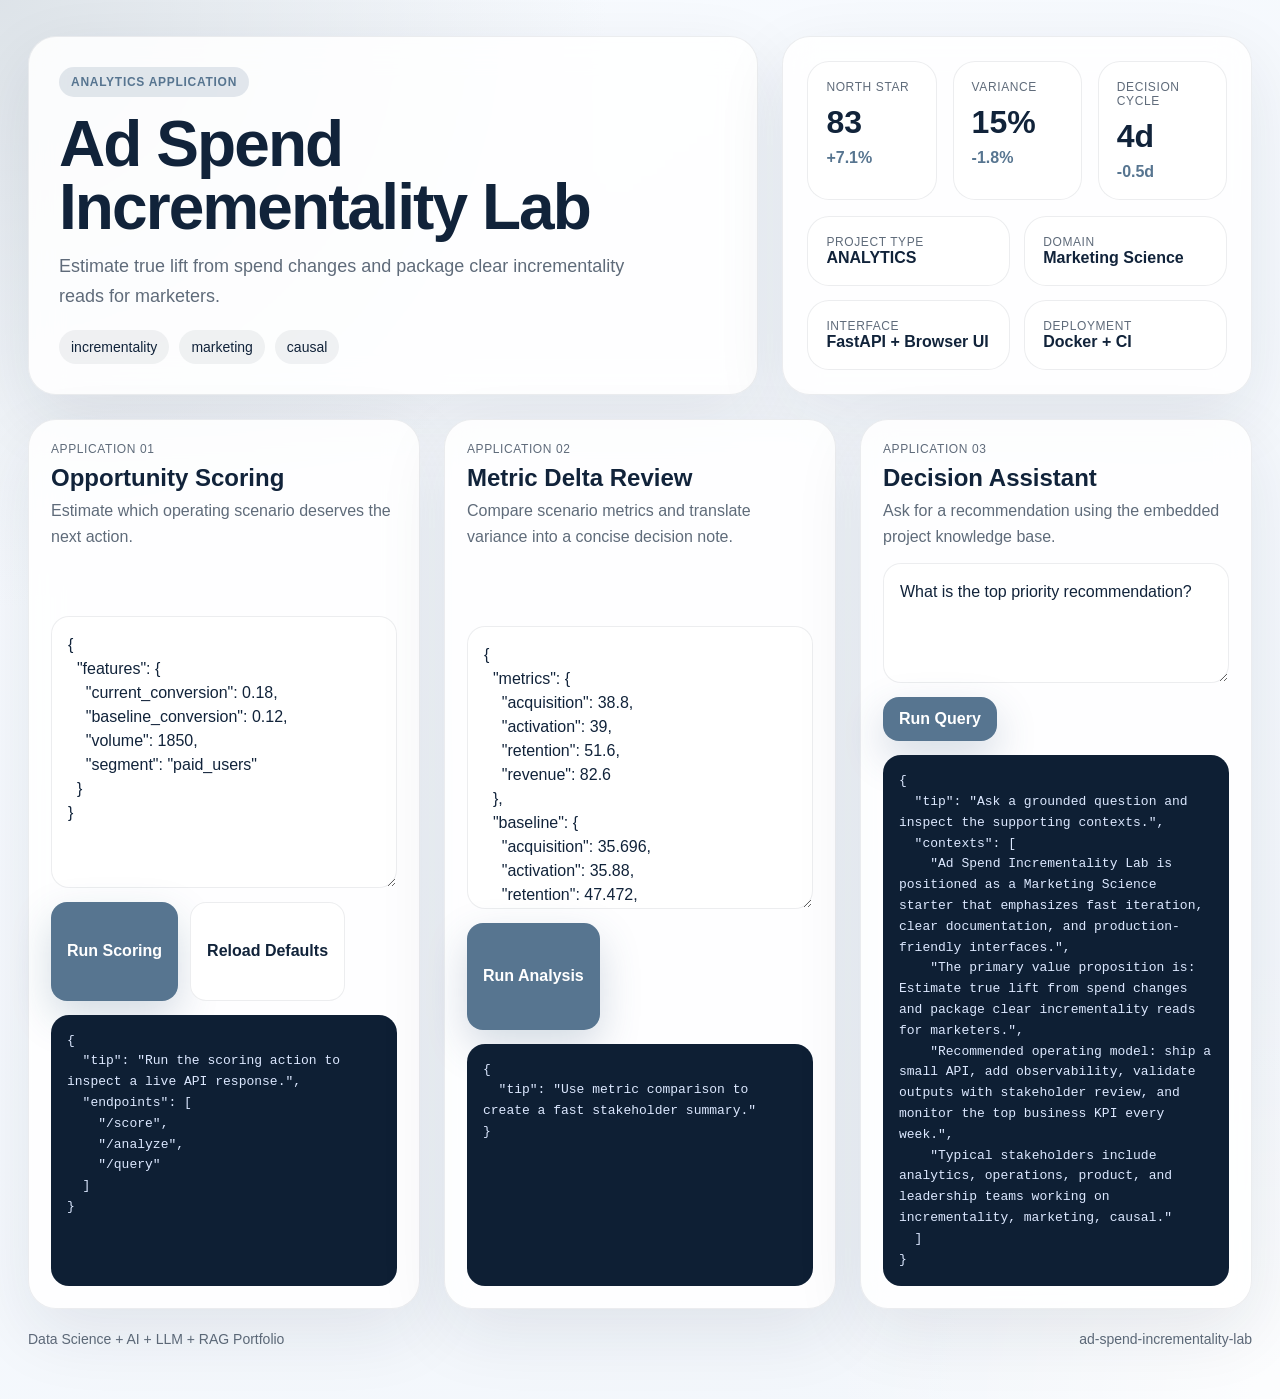
==== src/app/web/index.html @ 8fed22a5 "Publish production-ready portfolio project" ====
<!doctype html>
        <html lang="en">
        <head>
          <meta charset="utf-8">
          <meta name="viewport" content="width=device-width, initial-scale=1">
          <title>Ad Spend Incrementality Lab</title>
          <link rel="stylesheet" href="./styles.css">
          <style>:root { --accent: #577590; }</style>
        </head>
        <body>
          <div class="page">
            <section class="hero">
              <div class="panel hero-copy">
                <span class="eyebrow">Analytics Application</span>
                <h1 id="project-title">Ad Spend Incrementality Lab</h1>
                <p id="project-summary" class="lead">Estimate true lift from spend changes and package clear incrementality reads for marketers.</p>
                <ul id="project-tags" class="tag-list">
                  <li>incrementality</li><li>marketing</li><li>causal</li>
                </ul>
              </div>
              <div class="panel hero-side">
                <div class="metric-grid">
                  <article class='card'><span>North Star</span><strong>83</strong><em>+7.1%</em></article>
<article class='card'><span>Variance</span><strong>15%</strong><em>-1.8%</em></article>
<article class='card'><span>Decision Cycle</span><strong>4d</strong><em>-0.5d</em></article>
                </div>
                <div class="mini-grid">
                  <article class='mini-card'><span>Project Type</span><strong>ANALYTICS</strong></article><article class='mini-card'><span>Domain</span><strong>Marketing Science</strong></article><article class='mini-card'><span>Interface</span><strong>FastAPI + Browser UI</strong></article><article class='mini-card'><span>Deployment</span><strong>Docker + CI</strong></article>
                </div>
              </div>
            </section>
            <section class="app-grid">
              <article class="panel module">
                <div class="module-header">
                  <span>Application 01</span>
                  <h2>Opportunity Scoring</h2>
                  <p>Estimate which operating scenario deserves the next action.</p>
                </div>
                <textarea id="score-input"></textarea>
                <div class="button-row">
                  <button id="run-score">Run Scoring</button>
                  <button id="load-defaults" class="secondary" type="button">Reload Defaults</button>
                </div>
                <pre id="score-output"></pre>
              </article>
              <article class="panel module">
                <div class="module-header">
                  <span>Application 02</span>
                  <h2>Metric Delta Review</h2>
                  <p>Compare scenario metrics and translate variance into a concise decision note.</p>
                </div>
                <textarea id="analyze-input"></textarea>
                <div class="button-row">
                  <button id="run-analyze">Run Analysis</button>
                </div>
                <pre id="analyze-output"></pre>
              </article>
              <article class="panel module">
                <div class="module-header">
                  <span>Application 03</span>
                  <h2>Decision Assistant</h2>
                  <p>Ask for a recommendation using the embedded project knowledge base.</p>
                </div>
                <textarea id="query-input" class="query-input"></textarea>
                <div class="button-row">
                  <button id="run-query">Run Query</button>
                </div>
                <pre id="query-output"></pre>
              </article>
            </section>
            <footer class="footer">
              <span>Data Science + AI + LLM + RAG Portfolio</span>
              <span>ad-spend-incrementality-lab</span>
            </footer>
          </div>
          <script id="bootstrap-data" type="application/json">{"project": {"slug": "ad-spend-incrementality-lab", "title": "Ad Spend Incrementality Lab", "project_type": "analytics", "domain": "Marketing Science", "summary": "Estimate true lift from spend changes and package clear incrementality reads for marketers.", "tags": ["incrementality", "marketing", "causal"]}, "sample_features": {"current_conversion": 0.18, "baseline_conversion": 0.12, "volume": 1850, "segment": "paid_users"}, "sample_metrics": {"acquisition": 38.8, "activation": 39.0, "retention": 51.6, "revenue": 82.6}, "sample_query": "What is the top priority recommendation?", "knowledge_base": ["Ad Spend Incrementality Lab is positioned as a Marketing Science starter that emphasizes fast iteration, clear documentation, and production-friendly interfaces.", "The primary value proposition is: Estimate true lift from spend changes and package clear incrementality reads for marketers.", "Recommended operating model: ship a small API, add observability, validate outputs with stakeholder review, and monitor the top business KPI every week.", "Typical stakeholders include analytics, operations, product, and leadership teams working on incrementality, marketing, causal."], "dashboard_metrics": [{"label": "North Star", "value": "83", "delta": "+7.1%"}, {"label": "Variance", "value": "15%", "delta": "-1.8%"}, {"label": "Decision Cycle", "value": "4d", "delta": "-0.5d"}]}</script>
          <script src="./app.js"></script>
        </body>
        </html>
---- src/app/web/styles.css ----
:root {
  --accent: #3d5a80;
  --accent-soft: rgba(61, 90, 128, 0.14);
  --bg: #f2f6fb;
  --card: rgba(255, 255, 255, 0.86);
  --line: rgba(16, 32, 51, 0.08);
  --ink: #11233a;
  --muted: #5f6b7a;
  --success: #2a9d8f;
}
* { box-sizing: border-box; }
html, body { margin: 0; min-height: 100%; }
body {
  font-family: "Avenir Next", "Segoe UI", sans-serif;
  color: var(--ink);
  background:
    radial-gradient(circle at top left, color-mix(in srgb, var(--accent) 20%, white), transparent 32%),
    radial-gradient(circle at bottom right, rgba(255,255,255,0.82), transparent 24%),
    linear-gradient(145deg, #f8fbff, var(--bg));
}
.page {
  max-width: 1320px;
  margin: 0 auto;
  padding: 36px 28px 52px;
}
.hero {
  display: grid;
  grid-template-columns: 1.4fr 0.9fr;
  gap: 24px;
  margin-bottom: 24px;
}
.panel {
  background: var(--card);
  border: 1px solid var(--line);
  border-radius: 28px;
  box-shadow: 0 24px 70px rgba(17, 35, 58, 0.09);
  backdrop-filter: blur(16px);
}
.hero-copy {
  padding: 30px;
}
.eyebrow {
  display: inline-flex;
  align-items: center;
  gap: 8px;
  padding: 8px 12px;
  background: var(--accent-soft);
  color: var(--accent);
  border-radius: 999px;
  text-transform: uppercase;
  letter-spacing: 0.06em;
  font-size: 12px;
  font-weight: 700;
}
h1 {
  margin: 16px 0 14px;
  font-size: clamp(2.2rem, 5vw, 4rem);
  line-height: 0.98;
  letter-spacing: -0.03em;
}
.lead {
  font-size: 18px;
  line-height: 1.65;
  color: var(--muted);
  max-width: 60ch;
  margin: 0;
}
.tag-list {
  display: flex;
  flex-wrap: wrap;
  gap: 10px;
  list-style: none;
  margin: 18px 0 0;
  padding: 0;
}
.tag-list li {
  padding: 9px 12px;
  border-radius: 999px;
  background: rgba(17, 35, 58, 0.06);
  color: var(--ink);
  font-size: 14px;
}
.hero-side {
  padding: 24px;
  display: grid;
  gap: 16px;
  align-content: space-between;
}
.metric-grid {
  display: grid;
  grid-template-columns: repeat(3, minmax(0, 1fr));
  gap: 16px;
}
.metric-card,
.mini-card,
.card {
  background: white;
  border: 1px solid var(--line);
  border-radius: 22px;
  padding: 18px;
}
.metric-card span,
.card span,
.mini-card span,
.module-header span {
  display: block;
  color: var(--muted);
  text-transform: uppercase;
  letter-spacing: 0.05em;
  font-size: 12px;
}
.metric-card strong,
.card strong {
  display: block;
  font-size: 32px;
  margin-top: 10px;
}
.metric-card em,
.card em {
  display: inline-block;
  margin-top: 8px;
  font-style: normal;
  color: var(--accent);
  font-weight: 700;
}
.mini-grid {
  display: grid;
  grid-template-columns: repeat(2, minmax(0, 1fr));
  gap: 14px;
}
.app-grid {
  display: grid;
  grid-template-columns: repeat(3, minmax(0, 1fr));
  gap: 24px;
}
.module {
  padding: 22px;
  display: grid;
  gap: 14px;
}
.module-header h2 {
  margin: 8px 0 6px;
  font-size: 24px;
}
.module-header p {
  margin: 0;
  color: var(--muted);
  line-height: 1.6;
}
textarea, input, button {
  font: inherit;
}
textarea {
  width: 100%;
  min-height: 220px;
  resize: vertical;
  border: 1px solid var(--line);
  border-radius: 18px;
  padding: 16px;
  background: rgba(255,255,255,0.92);
  color: var(--ink);
  line-height: 1.5;
}
.query-input {
  min-height: 120px;
}
button {
  border: 0;
  border-radius: 16px;
  background: var(--accent);
  color: white;
  padding: 13px 16px;
  font-weight: 700;
  cursor: pointer;
  box-shadow: 0 16px 40px rgba(61, 90, 128, 0.22);
}
button.secondary {
  background: white;
  color: var(--ink);
  border: 1px solid var(--line);
  box-shadow: none;
}
.button-row {
  display: flex;
  gap: 12px;
  flex-wrap: wrap;
}
pre {
  margin: 0;
  white-space: pre-wrap;
  word-break: break-word;
  background: #0e1f34;
  color: #dce8ff;
  border-radius: 18px;
  padding: 16px;
  min-height: 180px;
  font-size: 13px;
  line-height: 1.6;
  overflow: auto;
}
.footer {
  display: flex;
  justify-content: space-between;
  margin-top: 22px;
  color: var(--muted);
  font-size: 14px;
}
@media (max-width: 1080px) {
  .hero, .app-grid { grid-template-columns: 1fr; }
  .metric-grid { grid-template-columns: 1fr; }
}
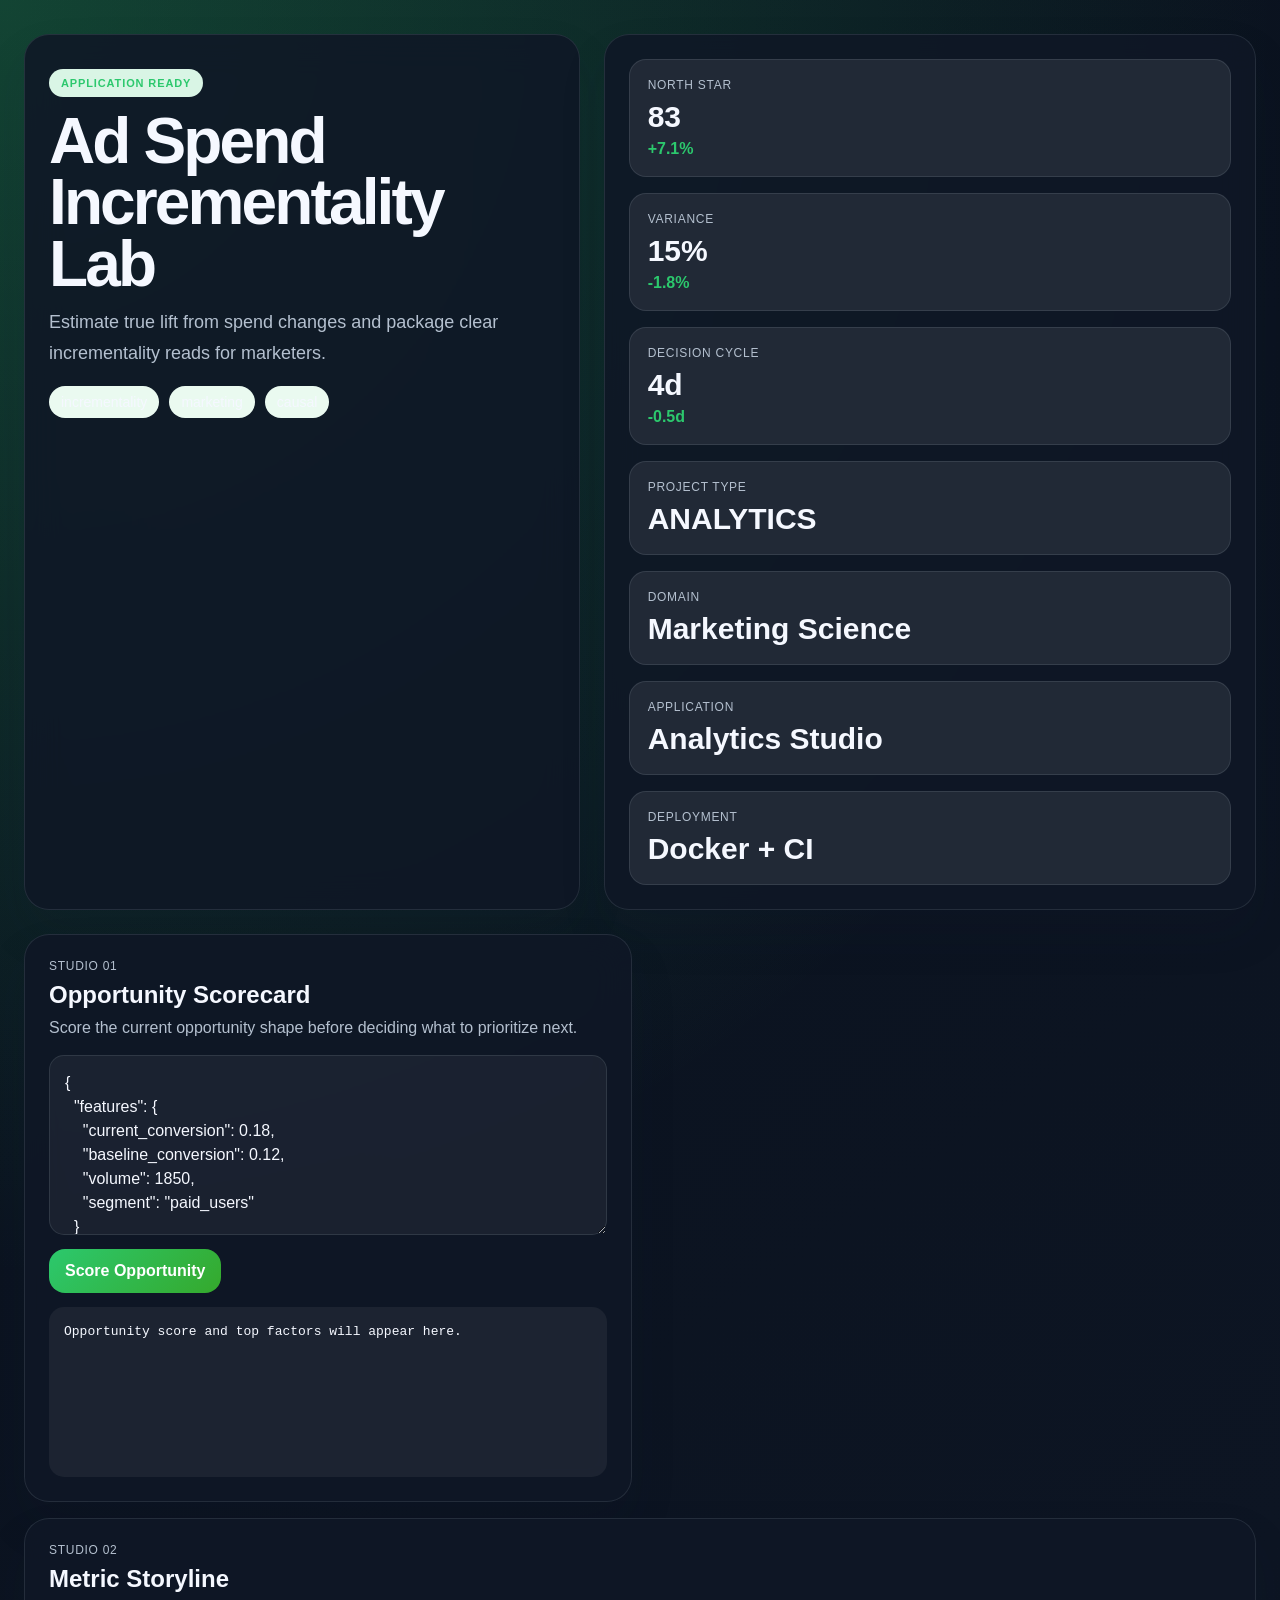
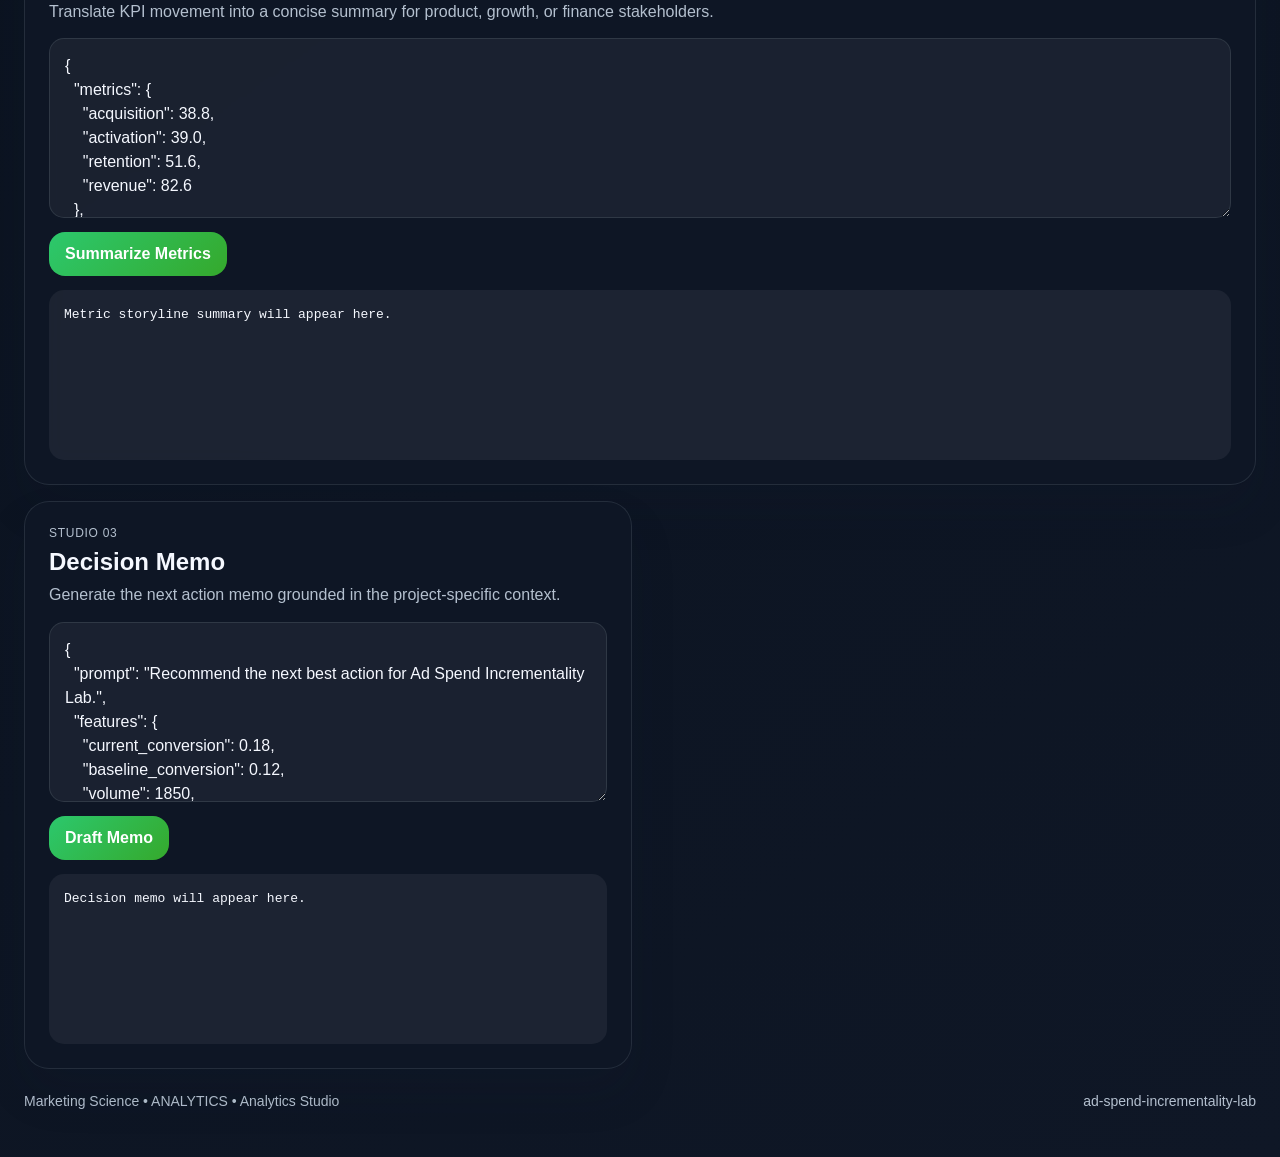
==== commit 22ad1f98: "Publish production-ready portfolio project" ====
--- a/src/app/web/index.html
+++ b/src/app/web/index.html
@@ -6,13 +6,12 @@
           <meta name="viewport" content="width=device-width, initial-scale=1">
           <title>Ad Spend Incrementality Lab</title>
           <link rel="stylesheet" href="./styles.css">
-          <style>:root { --accent: #577590; }</style>
         </head>
-        <body>
-          <div class="page">
+        <body class="surface-ink">
+          <div class="page layout-rail eyebrow-solid headline-compact modules-3 hero-align-left">
             <section class="hero">
               <div class="panel hero-copy">
-                <span class="eyebrow">Analytics Application</span>
+                <span class="eyebrow" data-health>Analytics Studio</span>
                 <h1 id="project-title">Ad Spend Incrementality Lab</h1>
                 <p id="project-summary" class="lead">Estimate true lift from spend changes and package clear incrementality reads for marketers.</p>
                 <ul id="project-tags" class="tag-list">
@@ -26,55 +25,88 @@
 <article class='card'><span>Decision Cycle</span><strong>4d</strong><em>-0.5d</em></article>
                 </div>
                 <div class="mini-grid">
-                  <article class='mini-card'><span>Project Type</span><strong>ANALYTICS</strong></article><article class='mini-card'><span>Domain</span><strong>Marketing Science</strong></article><article class='mini-card'><span>Interface</span><strong>FastAPI + Browser UI</strong></article><article class='mini-card'><span>Deployment</span><strong>Docker + CI</strong></article>
+                  <article class='mini-card'><span>Project Type</span><strong>ANALYTICS</strong></article><article class='mini-card'><span>Domain</span><strong>Marketing Science</strong></article><article class='mini-card'><span>Application</span><strong>Analytics Studio</strong></article><article class='mini-card'><span>Deployment</span><strong>Docker + CI</strong></article>
                 </div>
               </div>
             </section>
             <section class="app-grid">
-              <article class="panel module">
-                <div class="module-header">
-                  <span>Application 01</span>
-                  <h2>Opportunity Scoring</h2>
-                  <p>Estimate which operating scenario deserves the next action.</p>
-                </div>
-                <textarea id="score-input"></textarea>
-                <div class="button-row">
-                  <button id="run-score">Run Scoring</button>
-                  <button id="load-defaults" class="secondary" type="button">Reload Defaults</button>
-                </div>
-                <pre id="score-output"></pre>
-              </article>
-              <article class="panel module">
-                <div class="module-header">
-                  <span>Application 02</span>
-                  <h2>Metric Delta Review</h2>
-                  <p>Compare scenario metrics and translate variance into a concise decision note.</p>
-                </div>
-                <textarea id="analyze-input"></textarea>
-                <div class="button-row">
-                  <button id="run-analyze">Run Analysis</button>
-                </div>
-                <pre id="analyze-output"></pre>
-              </article>
-              <article class="panel module">
-                <div class="module-header">
-                  <span>Application 03</span>
-                  <h2>Decision Assistant</h2>
-                  <p>Ask for a recommendation using the embedded project knowledge base.</p>
-                </div>
-                <textarea id="query-input" class="query-input"></textarea>
-                <div class="button-row">
-                  <button id="run-query">Run Query</button>
-                </div>
-                <pre id="query-output"></pre>
-              </article>
+              <article class="panel module js-module span-normal">
+          <div class="module-header">
+            <span>Studio 01</span>
+            <h2>Opportunity Scorecard</h2>
+            <p>Score the current opportunity shape before deciding what to prioritize next.</p>
+          </div>
+          <textarea class="js-input">{
+  &quot;features&quot;: {
+    &quot;current_conversion&quot;: 0.18,
+    &quot;baseline_conversion&quot;: 0.12,
+    &quot;volume&quot;: 1850,
+    &quot;segment&quot;: &quot;paid_users&quot;
+  }
+}</textarea>
+          <div class="button-row">
+            <button class="js-run" data-endpoint="/score" data-input-mode="json">Score Opportunity</button>
+          </div>
+          <pre class="js-output">Opportunity score and top factors will appear here.</pre>
+        </article>
+<article class="panel module js-module span-wide">
+          <div class="module-header">
+            <span>Studio 02</span>
+            <h2>Metric Storyline</h2>
+            <p>Translate KPI movement into a concise summary for product, growth, or finance stakeholders.</p>
+          </div>
+          <textarea class="js-input">{
+  &quot;metrics&quot;: {
+    &quot;acquisition&quot;: 38.8,
+    &quot;activation&quot;: 39.0,
+    &quot;retention&quot;: 51.6,
+    &quot;revenue&quot;: 82.6
+  },
+  &quot;baseline&quot;: {
+    &quot;acquisition&quot;: 35.7,
+    &quot;activation&quot;: 35.88,
+    &quot;retention&quot;: 47.47,
+    &quot;revenue&quot;: 75.99
+  }
+}</textarea>
+          <div class="button-row">
+            <button class="js-run" data-endpoint="/analyze" data-input-mode="json">Summarize Metrics</button>
+          </div>
+          <pre class="js-output">Metric storyline summary will appear here.</pre>
+        </article>
+<article class="panel module js-module span-normal">
+          <div class="module-header">
+            <span>Studio 03</span>
+            <h2>Decision Memo</h2>
+            <p>Generate the next action memo grounded in the project-specific context.</p>
+          </div>
+          <textarea class="js-input">{
+  &quot;prompt&quot;: &quot;Recommend the next best action for Ad Spend Incrementality Lab.&quot;,
+  &quot;features&quot;: {
+    &quot;current_conversion&quot;: 0.18,
+    &quot;baseline_conversion&quot;: 0.12,
+    &quot;volume&quot;: 1850,
+    &quot;segment&quot;: &quot;paid_users&quot;
+  },
+  &quot;metrics&quot;: {
+    &quot;acquisition&quot;: 38.8,
+    &quot;activation&quot;: 39.0,
+    &quot;retention&quot;: 51.6,
+    &quot;revenue&quot;: 82.6
+  }
+}</textarea>
+          <div class="button-row">
+            <button class="js-run" data-endpoint="/recommend" data-input-mode="json">Draft Memo</button>
+          </div>
+          <pre class="js-output">Decision memo will appear here.</pre>
+        </article>
             </section>
             <footer class="footer">
-              <span>Data Science + AI + LLM + RAG Portfolio</span>
+              <span>Marketing Science • ANALYTICS • Analytics Studio</span>
               <span>ad-spend-incrementality-lab</span>
             </footer>
           </div>
-          <script id="bootstrap-data" type="application/json">{"project": {"slug": "ad-spend-incrementality-lab", "title": "Ad Spend Incrementality Lab", "project_type": "analytics", "domain": "Marketing Science", "summary": "Estimate true lift from spend changes and package clear incrementality reads for marketers.", "tags": ["incrementality", "marketing", "causal"]}, "sample_features": {"current_conversion": 0.18, "baseline_conversion": 0.12, "volume": 1850, "segment": "paid_users"}, "sample_metrics": {"acquisition": 38.8, "activation": 39.0, "retention": 51.6, "revenue": 82.6}, "sample_query": "What is the top priority recommendation?", "knowledge_base": ["Ad Spend Incrementality Lab is positioned as a Marketing Science starter that emphasizes fast iteration, clear documentation, and production-friendly interfaces.", "The primary value proposition is: Estimate true lift from spend changes and package clear incrementality reads for marketers.", "Recommended operating model: ship a small API, add observability, validate outputs with stakeholder review, and monitor the top business KPI every week.", "Typical stakeholders include analytics, operations, product, and leadership teams working on incrementality, marketing, causal."], "dashboard_metrics": [{"label": "North Star", "value": "83", "delta": "+7.1%"}, {"label": "Variance", "value": "15%", "delta": "-1.8%"}, {"label": "Decision Cycle", "value": "4d", "delta": "-0.5d"}]}</script>
+          <script id="bootstrap-data" type="application/json">{"project": {"slug": "ad-spend-incrementality-lab", "title": "Ad Spend Incrementality Lab", "project_type": "analytics", "domain": "Marketing Science", "summary": "Estimate true lift from spend changes and package clear incrementality reads for marketers.", "tags": ["incrementality", "marketing", "causal"]}, "app_archetype": "studio", "ui_profile": {"layout": "rail", "surface": "ink", "font_stack": "\"Avenir Next\", \"Segoe UI\", sans-serif", "radius": 25, "shadow": 47, "eyebrow_style": "solid", "module_columns": 3, "hero_align": "left", "headline_mode": "compact"}, "app_modules": [{"label": "Studio 01", "title": "Opportunity Scorecard", "description": "Score the current opportunity shape before deciding what to prioritize next.", "endpoint": "/score", "input_mode": "json", "cta": "Score Opportunity", "prefill": "{\n  \"features\": {\n    \"current_conversion\": 0.18,\n    \"baseline_conversion\": 0.12,\n    \"volume\": 1850,\n    \"segment\": \"paid_users\"\n  }\n}", "hint": "Opportunity score and top factors will appear here.", "span": "normal"}, {"label": "Studio 02", "title": "Metric Storyline", "description": "Translate KPI movement into a concise summary for product, growth, or finance stakeholders.", "endpoint": "/analyze", "input_mode": "json", "cta": "Summarize Metrics", "prefill": "{\n  \"metrics\": {\n    \"acquisition\": 38.8,\n    \"activation\": 39.0,\n    \"retention\": 51.6,\n    \"revenue\": 82.6\n  },\n  \"baseline\": {\n    \"acquisition\": 35.7,\n    \"activation\": 35.88,\n    \"retention\": 47.47,\n    \"revenue\": 75.99\n  }\n}", "hint": "Metric storyline summary will appear here.", "span": "wide"}, {"label": "Studio 03", "title": "Decision Memo", "description": "Generate the next action memo grounded in the project-specific context.", "endpoint": "/recommend", "input_mode": "json", "cta": "Draft Memo", "prefill": "{\n  \"prompt\": \"Recommend the next best action for Ad Spend Incrementality Lab.\",\n  \"features\": {\n    \"current_conversion\": 0.18,\n    \"baseline_conversion\": 0.12,\n    \"volume\": 1850,\n    \"segment\": \"paid_users\"\n  },\n  \"metrics\": {\n    \"acquisition\": 38.8,\n    \"activation\": 39.0,\n    \"retention\": 51.6,\n    \"revenue\": 82.6\n  }\n}", "hint": "Decision memo will appear here.", "span": "normal"}], "sample_features": {"current_conversion": 0.18, "baseline_conversion": 0.12, "volume": 1850, "segment": "paid_users"}, "sample_metrics": {"acquisition": 38.8, "activation": 39.0, "retention": 51.6, "revenue": 82.6}, "knowledge_base": ["Ad Spend Incrementality Lab is positioned as a Marketing Science starter that emphasizes fast iteration, clear documentation, and production-friendly interfaces.", "The primary value proposition is: Estimate true lift from spend changes and package clear incrementality reads for marketers.", "Recommended operating model: ship a small API, add observability, validate outputs with stakeholder review, and monitor the top business KPI every week.", "Typical stakeholders include analytics, operations, product, and leadership teams working on incrementality, marketing, causal."], "dashboard_metrics": [{"label": "North Star", "value": "83", "delta": "+7.1%"}, {"label": "Variance", "value": "15%", "delta": "-1.8%"}, {"label": "Decision Cycle", "value": "4d", "delta": "-0.5d"}]}</script>
           <script src="./app.js"></script>
         </body>
         </html>
--- a/src/app/web/styles.css
+++ b/src/app/web/styles.css
@@ -1,141 +1,185 @@
 
 :root {
-  --accent: #3d5a80;
-  --accent-soft: rgba(61, 90, 128, 0.14);
-  --bg: #f2f6fb;
+  --accent: #2cc86d;
+  --accent-2: #35a92c;
+  --accent-soft: color-mix(in srgb, var(--accent) 18%, white);
+  --radius: 25px;
+  --shadow-size: 47px;
+  --font-stack: "Avenir Next", "Segoe UI", sans-serif;
+  --bg: #f4f7fb;
   --card: rgba(255, 255, 255, 0.86);
   --line: rgba(16, 32, 51, 0.08);
-  --ink: #11233a;
+  --ink: #102033;
   --muted: #5f6b7a;
-  --success: #2a9d8f;
+  --output-bg: #0d1b2e;
+  --output-ink: #dae8ff;
 }
 * { box-sizing: border-box; }
 html, body { margin: 0; min-height: 100%; }
 body {
-  font-family: "Avenir Next", "Segoe UI", sans-serif;
+  font-family: var(--font-stack);
   color: var(--ink);
-  background:
-    radial-gradient(circle at top left, color-mix(in srgb, var(--accent) 20%, white), transparent 32%),
-    radial-gradient(circle at bottom right, rgba(255,255,255,0.82), transparent 24%),
-    linear-gradient(145deg, #f8fbff, var(--bg));
+  background: linear-gradient(145deg, #f8fbff, var(--bg));
+}
+body.surface-mist {
+  --bg: #eef4fb;
+  background:
+    radial-gradient(circle at top left, color-mix(in srgb, var(--accent) 18%, white), transparent 34%),
+    linear-gradient(145deg, #fbfdff, var(--bg));
+}
+body.surface-aurora {
+  --bg: #edf1ff;
+  background:
+    radial-gradient(circle at 0% 0%, color-mix(in srgb, var(--accent) 22%, white), transparent 38%),
+    radial-gradient(circle at 100% 100%, color-mix(in srgb, var(--accent-2) 20%, white), transparent 28%),
+    linear-gradient(135deg, #f7f8ff, var(--bg));
+}
+body.surface-sand {
+  --bg: #f5efe8;
+  --card: rgba(255, 251, 246, 0.9);
+  background:
+    linear-gradient(135deg, rgba(255,255,255,0.82), rgba(245, 239, 232, 0.98)),
+    radial-gradient(circle at top right, color-mix(in srgb, var(--accent) 16%, white), transparent 32%);
+}
+body.surface-slate {
+  --bg: #ecf0f7;
+  --card: rgba(248, 250, 255, 0.88);
+  background:
+    linear-gradient(160deg, #f7f9fc, var(--bg)),
+    radial-gradient(circle at bottom left, color-mix(in srgb, var(--accent-2) 16%, white), transparent 34%);
+}
+body.surface-paper {
+  --bg: #f8f8f4;
+  --card: rgba(255,255,255,0.93);
+  background:
+    linear-gradient(180deg, #fffefb, var(--bg));
+}
+body.surface-ink {
+  --bg: #0f1726;
+  --card: rgba(15, 23, 38, 0.88);
+  --line: rgba(226, 238, 255, 0.1);
+  --ink: #f5f8ff;
+  --muted: #b4c0cf;
+  --output-bg: rgba(255,255,255,0.06);
+  --output-ink: #f5f8ff;
+  background:
+    radial-gradient(circle at top left, color-mix(in srgb, var(--accent) 28%, transparent), transparent 42%),
+    linear-gradient(145deg, #09111d, var(--bg));
 }
 .page {
-  max-width: 1320px;
+  max-width: 1360px;
   margin: 0 auto;
-  padding: 36px 28px 52px;
-}
-.hero {
-  display: grid;
-  grid-template-columns: 1.4fr 0.9fr;
+  padding: 34px 24px 48px;
+  display: grid;
   gap: 24px;
-  margin-bottom: 24px;
 }
 .panel {
   background: var(--card);
   border: 1px solid var(--line);
-  border-radius: 28px;
-  box-shadow: 0 24px 70px rgba(17, 35, 58, 0.09);
-  backdrop-filter: blur(16px);
-}
-.hero-copy {
-  padding: 30px;
+  border-radius: var(--radius);
+  box-shadow: 0 24px var(--shadow-size) rgba(16, 32, 51, 0.1);
+  backdrop-filter: blur(18px);
+}
+.hero {
+  display: grid;
+  gap: 24px;
+}
+.hero-copy,
+.hero-side,
+.module {
+  padding: 24px;
 }
 .eyebrow {
   display: inline-flex;
   align-items: center;
   gap: 8px;
   padding: 8px 12px;
+  border-radius: 999px;
   background: var(--accent-soft);
   color: var(--accent);
-  border-radius: 999px;
   text-transform: uppercase;
-  letter-spacing: 0.06em;
-  font-size: 12px;
-  font-weight: 700;
+  letter-spacing: 0.08em;
+  font-size: 11px;
+  font-weight: 800;
+}
+.page.eyebrow-outline .eyebrow {
+  background: transparent;
+  border: 1px solid color-mix(in srgb, var(--accent) 40%, white);
+}
+.page.eyebrow-soft .eyebrow {
+  background: color-mix(in srgb, var(--accent) 12%, white);
+  color: color-mix(in srgb, var(--accent) 82%, black);
 }
 h1 {
-  margin: 16px 0 14px;
-  font-size: clamp(2.2rem, 5vw, 4rem);
-  line-height: 0.98;
-  letter-spacing: -0.03em;
-}
+  margin: 14px 0 12px;
+  font-size: clamp(2.2rem, 5vw, 4.4rem);
+  line-height: 0.96;
+  letter-spacing: -0.045em;
+}
+.page.headline-compact h1 { max-width: 10ch; }
+.page.headline-tall h1 { line-height: 1.03; font-size: clamp(2.4rem, 5vw, 4.8rem); }
 .lead {
+  margin: 0;
   font-size: 18px;
-  line-height: 1.65;
+  line-height: 1.68;
   color: var(--muted);
-  max-width: 60ch;
-  margin: 0;
+  max-width: 62ch;
 }
 .tag-list {
+  list-style: none;
   display: flex;
   flex-wrap: wrap;
   gap: 10px;
-  list-style: none;
   margin: 18px 0 0;
   padding: 0;
 }
 .tag-list li {
-  padding: 9px 12px;
+  padding: 8px 12px;
   border-radius: 999px;
-  background: rgba(17, 35, 58, 0.06);
+  background: color-mix(in srgb, var(--accent) 10%, white);
   color: var(--ink);
   font-size: 14px;
 }
 .hero-side {
-  padding: 24px;
   display: grid;
   gap: 16px;
-  align-content: space-between;
-}
-.metric-grid {
-  display: grid;
-  grid-template-columns: repeat(3, minmax(0, 1fr));
+}
+.metric-grid,
+.mini-grid,
+.app-grid {
+  display: grid;
   gap: 16px;
 }
-.metric-card,
-.mini-card,
-.card {
-  background: white;
+.card,
+.mini-card {
+  background: color-mix(in srgb, var(--card) 92%, white);
   border: 1px solid var(--line);
-  border-radius: 22px;
+  border-radius: calc(var(--radius) - 8px);
   padding: 18px;
 }
-.metric-card span,
 .card span,
 .mini-card span,
 .module-header span {
   display: block;
   color: var(--muted);
   text-transform: uppercase;
-  letter-spacing: 0.05em;
+  letter-spacing: 0.06em;
   font-size: 12px;
 }
-.metric-card strong,
-.card strong {
+.card strong,
+.mini-card strong {
   display: block;
-  font-size: 32px;
-  margin-top: 10px;
-}
-.metric-card em,
+  margin-top: 8px;
+  font-size: 30px;
+}
 .card em {
   display: inline-block;
-  margin-top: 8px;
+  margin-top: 6px;
   font-style: normal;
   color: var(--accent);
   font-weight: 700;
 }
-.mini-grid {
-  display: grid;
-  grid-template-columns: repeat(2, minmax(0, 1fr));
-  gap: 14px;
-}
-.app-grid {
-  display: grid;
-  grid-template-columns: repeat(3, minmax(0, 1fr));
-  gap: 24px;
-}
 .module {
-  padding: 22px;
   display: grid;
   gap: 14px;
 }
@@ -148,65 +192,157 @@
   color: var(--muted);
   line-height: 1.6;
 }
-textarea, input, button {
+textarea,
+button {
   font: inherit;
 }
 textarea {
   width: 100%;
-  min-height: 220px;
+  min-height: 180px;
   resize: vertical;
   border: 1px solid var(--line);
-  border-radius: 18px;
-  padding: 16px;
-  background: rgba(255,255,255,0.92);
+  border-radius: calc(var(--radius) - 10px);
+  padding: 15px;
+  background: rgba(255,255,255,0.82);
   color: var(--ink);
   line-height: 1.5;
 }
-.query-input {
-  min-height: 120px;
+body.surface-ink textarea {
+  background: rgba(255,255,255,0.05);
+}
+.module-input-text {
+  min-height: 110px;
+}
+.button-row {
+  display: flex;
+  flex-wrap: wrap;
+  gap: 10px;
 }
 button {
   border: 0;
   border-radius: 16px;
-  background: var(--accent);
+  background: linear-gradient(135deg, var(--accent), var(--accent-2));
   color: white;
   padding: 13px 16px;
   font-weight: 700;
   cursor: pointer;
-  box-shadow: 0 16px 40px rgba(61, 90, 128, 0.22);
-}
-button.secondary {
-  background: white;
-  color: var(--ink);
-  border: 1px solid var(--line);
-  box-shadow: none;
-}
-.button-row {
-  display: flex;
-  gap: 12px;
-  flex-wrap: wrap;
 }
 pre {
   margin: 0;
   white-space: pre-wrap;
   word-break: break-word;
-  background: #0e1f34;
-  color: #dce8ff;
-  border-radius: 18px;
-  padding: 16px;
-  min-height: 180px;
+  background: var(--output-bg);
+  color: var(--output-ink);
+  border-radius: calc(var(--radius) - 10px);
+  padding: 15px;
+  min-height: 170px;
+  line-height: 1.58;
   font-size: 13px;
-  line-height: 1.6;
   overflow: auto;
 }
 .footer {
   display: flex;
   justify-content: space-between;
-  margin-top: 22px;
   color: var(--muted);
   font-size: 14px;
 }
-@media (max-width: 1080px) {
-  .hero, .app-grid { grid-template-columns: 1fr; }
-  .metric-grid { grid-template-columns: 1fr; }
-}
+.page.layout-horizon .hero {
+  grid-template-columns: 1.45fr 1fr;
+  align-items: stretch;
+}
+.page.layout-horizon.modules-2 .app-grid,
+.page.layout-horizon.modules-3 .app-grid {
+  grid-template-columns: repeat(3, minmax(0, 1fr));
+}
+.page.layout-rail .hero {
+  grid-template-columns: 0.92fr 1.08fr;
+}
+.page.layout-rail .hero-copy {
+  padding-top: 34px;
+}
+.page.layout-rail .app-grid {
+  grid-template-columns: repeat(2, minmax(0, 1fr));
+}
+.page.layout-folio .hero {
+  grid-template-columns: 1fr;
+}
+.page.layout-folio .hero-copy {
+  text-align: center;
+}
+.page.layout-folio .lead {
+  margin-inline: auto;
+}
+.page.layout-folio .tag-list {
+  justify-content: center;
+}
+.page.layout-folio .metric-grid {
+  grid-template-columns: repeat(3, minmax(0, 1fr));
+}
+.page.layout-folio .mini-grid {
+  grid-template-columns: repeat(4, minmax(0, 1fr));
+}
+.page.layout-folio .app-grid {
+  grid-template-columns: repeat(2, minmax(0, 1fr));
+}
+.page.layout-board .hero {
+  grid-template-columns: 1fr;
+}
+.page.layout-board .hero-side {
+  grid-template-columns: 1.2fr 0.8fr;
+  align-items: start;
+}
+.page.layout-board .metric-grid {
+  grid-template-columns: repeat(3, minmax(0, 1fr));
+}
+.page.layout-board .app-grid {
+  grid-template-columns: repeat(4, minmax(0, 1fr));
+}
+.page.layout-stack .hero {
+  grid-template-columns: 1fr;
+}
+.page.layout-stack .hero-side {
+  grid-template-columns: repeat(2, minmax(0, 1fr));
+}
+.page.layout-stack .app-grid {
+  grid-template-columns: repeat(3, minmax(0, 1fr));
+}
+.page.layout-console .hero {
+  grid-template-columns: 1.1fr 0.9fr;
+}
+.page.layout-console .panel,
+.page.layout-console .card,
+.page.layout-console .mini-card {
+  border-radius: 18px;
+}
+.page.modules-2 .app-grid {
+  grid-template-columns: repeat(2, minmax(0, 1fr));
+}
+.module.span-wide {
+  grid-column: span 2;
+}
+.hero-align-center .hero-copy {
+  text-align: center;
+}
+.hero-align-center .lead,
+.hero-align-center .tag-list {
+  margin-inline: auto;
+  justify-content: center;
+}
+@media (max-width: 1120px) {
+  .page.layout-horizon .hero,
+  .page.layout-rail .hero,
+  .page.layout-console .hero,
+  .page.layout-board .hero-side,
+  .page.layout-folio .mini-grid,
+  .page.layout-stack .hero-side,
+  .page.modules-2 .app-grid,
+  .page.layout-board .app-grid,
+  .page.layout-stack .app-grid,
+  .page.layout-horizon.modules-3 .app-grid,
+  .page.layout-folio .app-grid {
+    grid-template-columns: 1fr;
+  }
+  .module.span-wide {
+    grid-column: auto;
+  }
+}
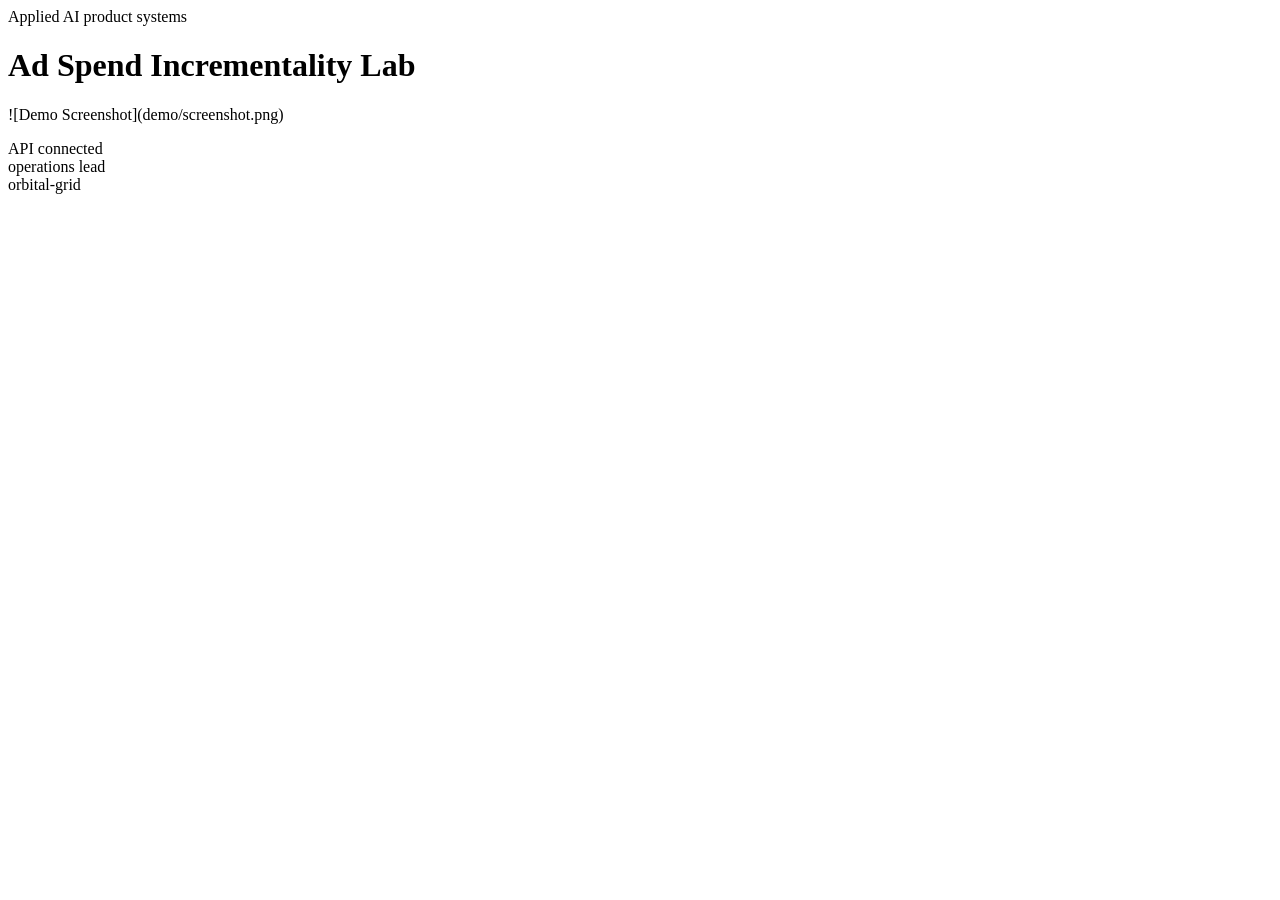
==== commit 630227ea: "Upgrade to production-grade app scaffold and 3D landing page" ====
--- a/src/app/web/index.html
+++ b/src/app/web/index.html
@@ -1,112 +1,29 @@
-
-        <!doctype html>
-        <html lang="en">
-        <head>
-          <meta charset="utf-8">
-          <meta name="viewport" content="width=device-width, initial-scale=1">
-          <title>Ad Spend Incrementality Lab</title>
-          <link rel="stylesheet" href="./styles.css">
-        </head>
-        <body class="surface-ink">
-          <div class="page layout-rail eyebrow-solid headline-compact modules-3 hero-align-left">
-            <section class="hero">
-              <div class="panel hero-copy">
-                <span class="eyebrow" data-health>Analytics Studio</span>
-                <h1 id="project-title">Ad Spend Incrementality Lab</h1>
-                <p id="project-summary" class="lead">Estimate true lift from spend changes and package clear incrementality reads for marketers.</p>
-                <ul id="project-tags" class="tag-list">
-                  <li>incrementality</li><li>marketing</li><li>causal</li>
-                </ul>
-              </div>
-              <div class="panel hero-side">
-                <div class="metric-grid">
-                  <article class='card'><span>North Star</span><strong>83</strong><em>+7.1%</em></article>
-<article class='card'><span>Variance</span><strong>15%</strong><em>-1.8%</em></article>
-<article class='card'><span>Decision Cycle</span><strong>4d</strong><em>-0.5d</em></article>
-                </div>
-                <div class="mini-grid">
-                  <article class='mini-card'><span>Project Type</span><strong>ANALYTICS</strong></article><article class='mini-card'><span>Domain</span><strong>Marketing Science</strong></article><article class='mini-card'><span>Application</span><strong>Analytics Studio</strong></article><article class='mini-card'><span>Deployment</span><strong>Docker + CI</strong></article>
-                </div>
-              </div>
-            </section>
-            <section class="app-grid">
-              <article class="panel module js-module span-normal">
-          <div class="module-header">
-            <span>Studio 01</span>
-            <h2>Opportunity Scorecard</h2>
-            <p>Score the current opportunity shape before deciding what to prioritize next.</p>
-          </div>
-          <textarea class="js-input">{
-  &quot;features&quot;: {
-    &quot;current_conversion&quot;: 0.18,
-    &quot;baseline_conversion&quot;: 0.12,
-    &quot;volume&quot;: 1850,
-    &quot;segment&quot;: &quot;paid_users&quot;
-  }
-}</textarea>
-          <div class="button-row">
-            <button class="js-run" data-endpoint="/score" data-input-mode="json">Score Opportunity</button>
-          </div>
-          <pre class="js-output">Opportunity score and top factors will appear here.</pre>
-        </article>
-<article class="panel module js-module span-wide">
-          <div class="module-header">
-            <span>Studio 02</span>
-            <h2>Metric Storyline</h2>
-            <p>Translate KPI movement into a concise summary for product, growth, or finance stakeholders.</p>
-          </div>
-          <textarea class="js-input">{
-  &quot;metrics&quot;: {
-    &quot;acquisition&quot;: 38.8,
-    &quot;activation&quot;: 39.0,
-    &quot;retention&quot;: 51.6,
-    &quot;revenue&quot;: 82.6
-  },
-  &quot;baseline&quot;: {
-    &quot;acquisition&quot;: 35.7,
-    &quot;activation&quot;: 35.88,
-    &quot;retention&quot;: 47.47,
-    &quot;revenue&quot;: 75.99
-  }
-}</textarea>
-          <div class="button-row">
-            <button class="js-run" data-endpoint="/analyze" data-input-mode="json">Summarize Metrics</button>
-          </div>
-          <pre class="js-output">Metric storyline summary will appear here.</pre>
-        </article>
-<article class="panel module js-module span-normal">
-          <div class="module-header">
-            <span>Studio 03</span>
-            <h2>Decision Memo</h2>
-            <p>Generate the next action memo grounded in the project-specific context.</p>
-          </div>
-          <textarea class="js-input">{
-  &quot;prompt&quot;: &quot;Recommend the next best action for Ad Spend Incrementality Lab.&quot;,
-  &quot;features&quot;: {
-    &quot;current_conversion&quot;: 0.18,
-    &quot;baseline_conversion&quot;: 0.12,
-    &quot;volume&quot;: 1850,
-    &quot;segment&quot;: &quot;paid_users&quot;
-  },
-  &quot;metrics&quot;: {
-    &quot;acquisition&quot;: 38.8,
-    &quot;activation&quot;: 39.0,
-    &quot;retention&quot;: 51.6,
-    &quot;revenue&quot;: 82.6
-  }
-}</textarea>
-          <div class="button-row">
-            <button class="js-run" data-endpoint="/recommend" data-input-mode="json">Draft Memo</button>
-          </div>
-          <pre class="js-output">Decision memo will appear here.</pre>
-        </article>
-            </section>
-            <footer class="footer">
-              <span>Marketing Science • ANALYTICS • Analytics Studio</span>
-              <span>ad-spend-incrementality-lab</span>
-            </footer>
-          </div>
-          <script id="bootstrap-data" type="application/json">{"project": {"slug": "ad-spend-incrementality-lab", "title": "Ad Spend Incrementality Lab", "project_type": "analytics", "domain": "Marketing Science", "summary": "Estimate true lift from spend changes and package clear incrementality reads for marketers.", "tags": ["incrementality", "marketing", "causal"]}, "app_archetype": "studio", "ui_profile": {"layout": "rail", "surface": "ink", "font_stack": "\"Avenir Next\", \"Segoe UI\", sans-serif", "radius": 25, "shadow": 47, "eyebrow_style": "solid", "module_columns": 3, "hero_align": "left", "headline_mode": "compact"}, "app_modules": [{"label": "Studio 01", "title": "Opportunity Scorecard", "description": "Score the current opportunity shape before deciding what to prioritize next.", "endpoint": "/score", "input_mode": "json", "cta": "Score Opportunity", "prefill": "{\n  \"features\": {\n    \"current_conversion\": 0.18,\n    \"baseline_conversion\": 0.12,\n    \"volume\": 1850,\n    \"segment\": \"paid_users\"\n  }\n}", "hint": "Opportunity score and top factors will appear here.", "span": "normal"}, {"label": "Studio 02", "title": "Metric Storyline", "description": "Translate KPI movement into a concise summary for product, growth, or finance stakeholders.", "endpoint": "/analyze", "input_mode": "json", "cta": "Summarize Metrics", "prefill": "{\n  \"metrics\": {\n    \"acquisition\": 38.8,\n    \"activation\": 39.0,\n    \"retention\": 51.6,\n    \"revenue\": 82.6\n  },\n  \"baseline\": {\n    \"acquisition\": 35.7,\n    \"activation\": 35.88,\n    \"retention\": 47.47,\n    \"revenue\": 75.99\n  }\n}", "hint": "Metric storyline summary will appear here.", "span": "wide"}, {"label": "Studio 03", "title": "Decision Memo", "description": "Generate the next action memo grounded in the project-specific context.", "endpoint": "/recommend", "input_mode": "json", "cta": "Draft Memo", "prefill": "{\n  \"prompt\": \"Recommend the next best action for Ad Spend Incrementality Lab.\",\n  \"features\": {\n    \"current_conversion\": 0.18,\n    \"baseline_conversion\": 0.12,\n    \"volume\": 1850,\n    \"segment\": \"paid_users\"\n  },\n  \"metrics\": {\n    \"acquisition\": 38.8,\n    \"activation\": 39.0,\n    \"retention\": 51.6,\n    \"revenue\": 82.6\n  }\n}", "hint": "Decision memo will appear here.", "span": "normal"}], "sample_features": {"current_conversion": 0.18, "baseline_conversion": 0.12, "volume": 1850, "segment": "paid_users"}, "sample_metrics": {"acquisition": 38.8, "activation": 39.0, "retention": 51.6, "revenue": 82.6}, "knowledge_base": ["Ad Spend Incrementality Lab is positioned as a Marketing Science starter that emphasizes fast iteration, clear documentation, and production-friendly interfaces.", "The primary value proposition is: Estimate true lift from spend changes and package clear incrementality reads for marketers.", "Recommended operating model: ship a small API, add observability, validate outputs with stakeholder review, and monitor the top business KPI every week.", "Typical stakeholders include analytics, operations, product, and leadership teams working on incrementality, marketing, causal."], "dashboard_metrics": [{"label": "North Star", "value": "83", "delta": "+7.1%"}, {"label": "Variance", "value": "15%", "delta": "-1.8%"}, {"label": "Decision Cycle", "value": "4d", "delta": "-0.5d"}]}</script>
-          <script src="./app.js"></script>
-        </body>
-        </html>
+<!DOCTYPE html>
+<html lang="en">
+<head>
+  <meta charset="UTF-8" />
+  <meta name="viewport" content="width=device-width, initial-scale=1.0" />
+  <title>Ad Spend Incrementality Lab App</title>
+  <link rel="stylesheet" href="/assets/styles.css" />
+</head>
+<body>
+  <div id="scene" class="app-scene">
+    <header class="shell hero">
+      <div>
+        <span class="eyebrow">Applied AI product systems</span>
+        <h1>Ad Spend Incrementality Lab</h1>
+        <p>![Demo Screenshot](demo/screenshot.png)</p>
+      </div>
+      <aside class="status-card">
+        <div class="pill">API connected</div>
+        <div class="pill">operations lead</div>
+        <div class="pill">orbital-grid</div>
+      </aside>
+    </header>
+    <section id="metrics" class="grid metrics"></section>
+    <section id="signals" class="grid signals"></section>
+  </div>
+  <script>window.PROJECT_MANIFEST = {"slug": "ad-spend-incrementality-lab", "title": "Ad Spend Incrementality Lab", "summary": "![Demo Screenshot](demo/screenshot.png)", "domain": "Applied AI product systems", "audience": "operations lead", "promise": "Turn promising technical capability into a production-shaped workflow for real teams.", "hero": ["Production-grade app scaffold with API, CI, tests, Docker, and GitHub Pages landing.", "3D landing surface designed for GitHub Pages and recruiter-friendly storytelling.", "App backend structured for local or container deployment without changing the product narrative."], "kpis": [{"label": "Workflow clarity", "value": "82%", "note": "Operator actions mapped to product stages"}, {"label": "Deployment posture", "value": "API + Docker", "note": "Local and containerized startup paths"}, {"label": "Presentation layer", "value": "3D Pages ready", "note": "Static GitHub landing page included"}], "stages": ["ingest", "validate", "analyze", "decide", "monitor"], "cards": [{"title": "Operator cockpit", "body": "One-screen surface for the operations lead to understand what matters first."}, {"title": "API contract", "body": "Structured endpoints for health, manifest, readiness, and showcase data."}, {"title": "Deployment path", "body": "Repository includes Docker, Compose, CI workflow, and a Pages-ready landing surface."}], "scene": "orbital-grid", "theme": {"bg": "#04070d", "surface": "#0d1320", "ink": "#edf4ff", "muted": "#8d9cb7", "accent": "#6ea8ff", "accent2": "#59ffd1"}, "pages_url": "https://r-behera.github.io/ad-spend-incrementality-lab/", "api_examples": {"health": {"status": "ok", "project": "ad-spend-incrementality-lab"}, "readiness": {"api": "ready", "landing_page": "docs/index.html", "container": "Dockerfile present"}, "signals": [{"name": "Decision coverage", "status": "strong", "detail": "App and landing narrative aligned"}, {"name": "Operator context", "status": "strong", "detail": "Primary user anchored as operations lead"}, {"name": "Delivery path", "status": "ready", "detail": "Pages + containerized app scaffold generated"}]}};</script>
+  <script src="/assets/app.js"></script>
+</body>
+</html>
